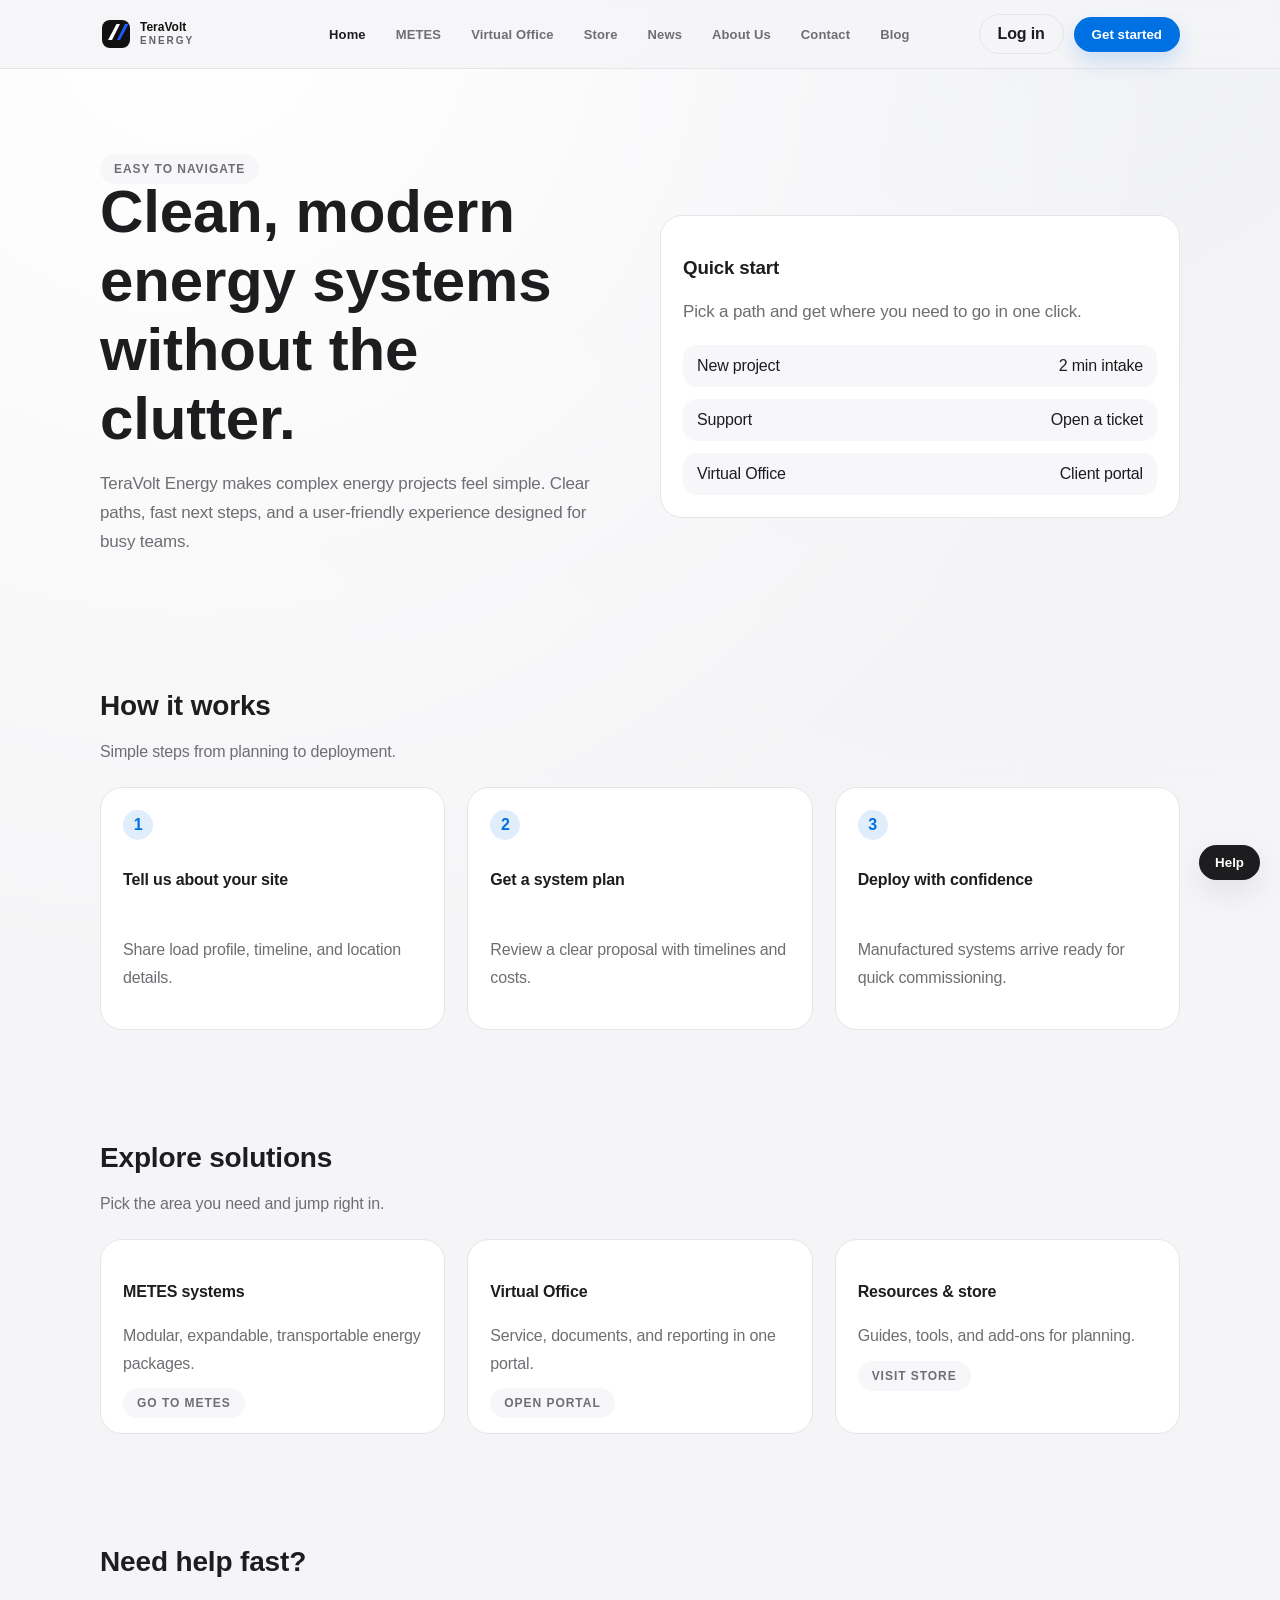
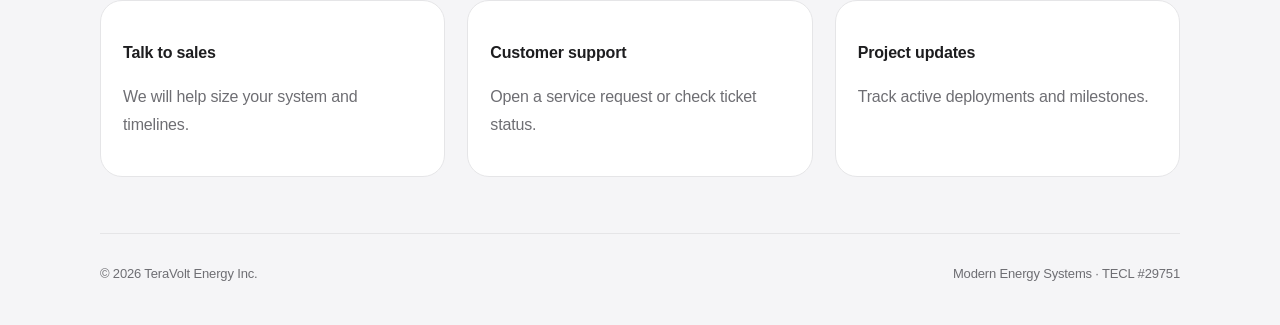
==== index.html @ 66023e14 "Initial commit: Teravolt Energy website Co-Authored-By: Claude Opus 4.5 <noreply@anthropic.com>" ====
<!DOCTYPE html>
<html lang="en">
  <head>
    <meta charset="utf-8" />
    <meta name="viewport" content="width=device-width, initial-scale=1" />
    <title>TeraVolt Energy | Home</title>
    <link rel="stylesheet" href="styles.css" />
  </head>
  <body>
    <header class="header">
      <div class="container header-inner">
        <a class="logo" href="index.html" aria-label="TeraVolt Energy home">
          <img src="logo.svg" alt="TeraVolt Energy logo" width="160" height="40" />
        </a>
        <nav class="nav" id="mainNav">
          <a class="active" href="index.html">Home</a>
          <a href="metes.html">METES</a>
          <a href="virtual-office.html">Virtual Office</a>
          <a href="store.html">Store</a>
          <a href="news.html">News</a>
          <a href="about.html">About Us</a>
          <a href="contact.html">Contact</a>
          <a href="blog.html">Blog</a>
        </nav>
        <div class="header-actions">
          <a class="btn-secondary" href="customer-login.html">Log in</a>
          <button class="btn-primary" type="button">Get started</button>
        </div>
        <button class="menu-btn" id="menuBtn" type="button">Menu</button>
      </div>
    </header>

    <main>
      <section class="hero">
        <div class="container hero-grid">
          <div>
            <span class="pill">Easy to navigate</span>
            <h1>Clean, modern energy systems without the clutter.</h1>
            <p>
              TeraVolt Energy makes complex energy projects feel simple. Clear paths, fast next
              steps, and a user-friendly experience designed for busy teams.
            </p>
          </div>
          <div class="card">
            <h3>Quick start</h3>
            <p>Pick a path and get where you need to go in one click.</p>
            <div class="list">
              <a class="list-item" href="contact.html"><span>New project</span><span>2 min intake</span></a>
              <a class="list-item" href="contact.html"><span>Support</span><span>Open a ticket</span></a>
              <a class="list-item" href="virtual-office.html"><span>Virtual Office</span><span>Client portal</span></a>
            </div>
          </div>
        </div>
      </section>

      <section class="section">
        <div class="container">
          <h2>How it works</h2>
          <p>Simple steps from planning to deployment.</p>
          <div class="grid-3">
            <div class="card step">
              <span>1</span>
              <h4>Tell us about your site</h4>
              <p>Share load profile, timeline, and location details.</p>
            </div>
            <div class="card step">
              <span>2</span>
              <h4>Get a system plan</h4>
              <p>Review a clear proposal with timelines and costs.</p>
            </div>
            <div class="card step">
              <span>3</span>
              <h4>Deploy with confidence</h4>
              <p>Manufactured systems arrive ready for quick commissioning.</p>
            </div>
          </div>
        </div>
      </section>

      <section class="section">
        <div class="container">
          <h2>Explore solutions</h2>
          <p>Pick the area you need and jump right in.</p>
          <div class="grid-3">
            <div class="card">
              <h4>METES systems</h4>
              <p>Modular, expandable, transportable energy packages.</p>
              <a href="metes.html" class="pill">Go to METES</a>
            </div>
            <div class="card">
              <h4>Virtual Office</h4>
              <p>Service, documents, and reporting in one portal.</p>
              <a href="virtual-office.html" class="pill">Open portal</a>
            </div>
            <div class="card">
              <h4>Resources & store</h4>
              <p>Guides, tools, and add-ons for planning.</p>
              <a href="store.html" class="pill">Visit store</a>
            </div>
          </div>
        </div>
      </section>

      <section class="section">
        <div class="container">
          <h2>Need help fast?</h2>
          <div class="grid-3">
            <a class="card" href="contact.html">
              <h4>Talk to sales</h4>
              <p>We will help size your system and timelines.</p>
            </a>
            <a class="card" href="contact.html">
              <h4>Customer support</h4>
              <p>Open a service request or check ticket status.</p>
            </a>
            <a class="card" href="news.html">
              <h4>Project updates</h4>
              <p>Track active deployments and milestones.</p>
            </a>
          </div>
        </div>
      </section>
    </main>

    <footer class="footer container">
      <span>© 2026 TeraVolt Energy Inc.</span>
      <span>Modern Energy Systems · TECL #29751</span>
    </footer>

    <button class="help-fab" type="button">Help</button>
    <script src="site.js"></script>
  </body>
</html>
---- styles.css ----
:root {
  --bg: #f5f5f7;
  --surface: #ffffff;
  --surface-2: #f7f7f9;
  --text: #1d1d1f;
  --muted: #6e6e73;
  --accent: #0071e3;
  --accent-2: #0060d1;
  --line: #e5e5e7;
  --shadow: 0 12px 30px rgba(0, 0, 0, 0.08);
}

* {
  box-sizing: border-box;
}

html {
  scroll-behavior: smooth;
}

body {
  margin: 0;
  font-family: "Avenir Next", "Avenir", "Helvetica Neue", "Segoe UI", sans-serif;
  color: var(--text);
  background: radial-gradient(circle at 15% 0%, #ffffff, transparent 45%),
    radial-gradient(circle at 85% 0%, #f1f2f5, transparent 45%),
    var(--bg);
  min-height: 100vh;
  letter-spacing: -0.01em;
}

a {
  color: inherit;
  text-decoration: none;
}

img {
  max-width: 100%;
  display: block;
}

.container {
  width: min(1080px, 92vw);
  margin: 0 auto;
}

.header {
  position: sticky;
  top: 0;
  background: rgba(245, 245, 247, 0.85);
  backdrop-filter: blur(16px);
  border-bottom: 1px solid var(--line);
  z-index: 10;
}

.header-inner {
  display: flex;
  align-items: center;
  justify-content: space-between;
  padding: 14px 0;
  gap: 16px;
}

.logo {
  display: inline-flex;
  align-items: center;
  gap: 10px;
}

.nav {
  display: flex;
  gap: 10px;
  align-items: center;
  flex-wrap: wrap;
  font-size: 13px;
  letter-spacing: 0.01em;
}

.nav a {
  padding: 6px 10px;
  border-radius: 999px;
  color: var(--muted);
  font-weight: 600;
  transition: color 0.2s ease, background 0.2s ease;
}

.nav a.active,
.nav a:hover {
  color: var(--text);
  background: var(--surface-2);
}

.header-actions {
  display: flex;
  gap: 10px;
  align-items: center;
}

.btn-primary,
.btn-secondary {
  border: none;
  border-radius: 999px;
  padding: 10px 18px;
  font-weight: 600;
  cursor: pointer;
  display: inline-flex;
  align-items: center;
  justify-content: center;
  text-decoration: none;
  transition: transform 0.2s ease, box-shadow 0.2s ease, background 0.2s ease;
}

.btn-primary {
  background: var(--accent);
  color: #ffffff;
  box-shadow: 0 10px 20px rgba(0, 113, 227, 0.18);
}

.btn-primary:hover {
  background: var(--accent-2);
  transform: translateY(-1px);
}

.btn-secondary {
  background: transparent;
  color: var(--text);
  border: 1px solid var(--line);
}

.btn-secondary:hover {
  background: var(--surface-2);
}

.menu-btn {
  display: none;
  border: 1px solid var(--line);
  background: #ffffff;
  padding: 8px 12px;
  border-radius: 10px;
  cursor: pointer;
  font-weight: 600;
}

.hero {
  padding: 90px 0 60px;
}

.hero-grid {
  display: grid;
  grid-template-columns: repeat(auto-fit, minmax(260px, 1fr));
  gap: 40px;
  align-items: center;
}

.hero h1 {
  font-size: clamp(36px, 5vw, 60px);
  margin: 0 0 16px;
  font-weight: 600;
}

.hero p {
  color: var(--muted);
  font-size: 17px;
  line-height: 1.7;
}

.hero-actions {
  display: flex;
  gap: 12px;
  flex-wrap: wrap;
  margin-top: 22px;
}

.quick-actions {
  display: flex;
  gap: 10px;
  flex-wrap: wrap;
  margin-top: 18px;
}

.pill {
  padding: 8px 14px;
  border-radius: 999px;
  background: var(--surface-2);
  color: var(--muted);
  font-size: 12px;
  font-weight: 600;
  text-transform: uppercase;
  letter-spacing: 0.08em;
}

.card {
  background: var(--surface);
  border: 1px solid var(--line);
  border-radius: 22px;
  padding: 22px;
  transition: transform 0.2s ease, box-shadow 0.2s ease;
}

.card:hover {
  transform: translateY(-2px);
  box-shadow: var(--shadow);
}

.card img {
  border-radius: 16px;
  border: 1px solid var(--line);
}

.section {
  padding: 56px 0;
}

.section h2 {
  margin: 0 0 12px;
  font-size: 28px;
  font-weight: 600;
}

.section p {
  color: var(--muted);
  line-height: 1.7;
}

.grid-3 {
  display: grid;
  grid-template-columns: repeat(auto-fit, minmax(220px, 1fr));
  gap: 22px;
  margin-top: 22px;
}

.step {
  display: grid;
  gap: 10px;
}

.step span {
  display: inline-flex;
  width: 30px;
  height: 30px;
  border-radius: 50%;
  background: rgba(0, 113, 227, 0.12);
  color: var(--accent);
  align-items: center;
  justify-content: center;
  font-weight: 700;
}

.list {
  display: grid;
  gap: 12px;
  margin-top: 18px;
}

.list-item {
  display: flex;
  align-items: center;
  justify-content: space-between;
  gap: 12px;
  padding: 12px 14px;
  border-radius: 14px;
  background: var(--surface-2);
}

.form {
  display: grid;
  gap: 12px;
}

.form input,
.form textarea {
  padding: 12px 14px;
  border-radius: 14px;
  border: 1px solid var(--line);
  background: #ffffff;
  font: inherit;
  transition: border 0.2s ease, box-shadow 0.2s ease;
}

.form input:focus,
.form textarea:focus {
  outline: none;
  border-color: rgba(0, 113, 227, 0.6);
  box-shadow: 0 0 0 3px rgba(0, 113, 227, 0.12);
}

.footer {
  padding: 32px 0 44px;
  border-top: 1px solid var(--line);
  color: var(--muted);
  display: flex;
  gap: 14px;
  flex-wrap: wrap;
  justify-content: space-between;
  font-size: 13px;
}

.help-fab {
  position: fixed;
  right: 20px;
  bottom: 20px;
  border: none;
  border-radius: 999px;
  padding: 10px 16px;
  background: var(--text);
  color: #ffffff;
  font-weight: 600;
  cursor: pointer;
  box-shadow: var(--shadow);
}

@keyframes fade-up {
  from {
    opacity: 0;
    transform: translateY(12px);
  }
  to {
    opacity: 1;
    transform: translateY(0);
  }
}

.hero,
.section,
.card {
  animation: fade-up 700ms ease both;
}

@media (prefers-reduced-motion: reduce) {
  .hero,
  .section,
  .card {
    animation: none;
  }
}

@media (max-width: 980px) {
  .nav {
    position: absolute;
    top: 64px;
    right: 0;
    left: 0;
    padding: 16px;
    background: #ffffff;
    border-bottom: 1px solid var(--line);
    display: none;
    flex-direction: column;
    align-items: flex-start;
  }

  .nav.open {
    display: flex;
  }

  .menu-btn {
    display: inline-flex;
  }

  .header-actions {
    display: none;
  }

  .help-fab {
    right: 12px;
    bottom: 12px;
  }
}
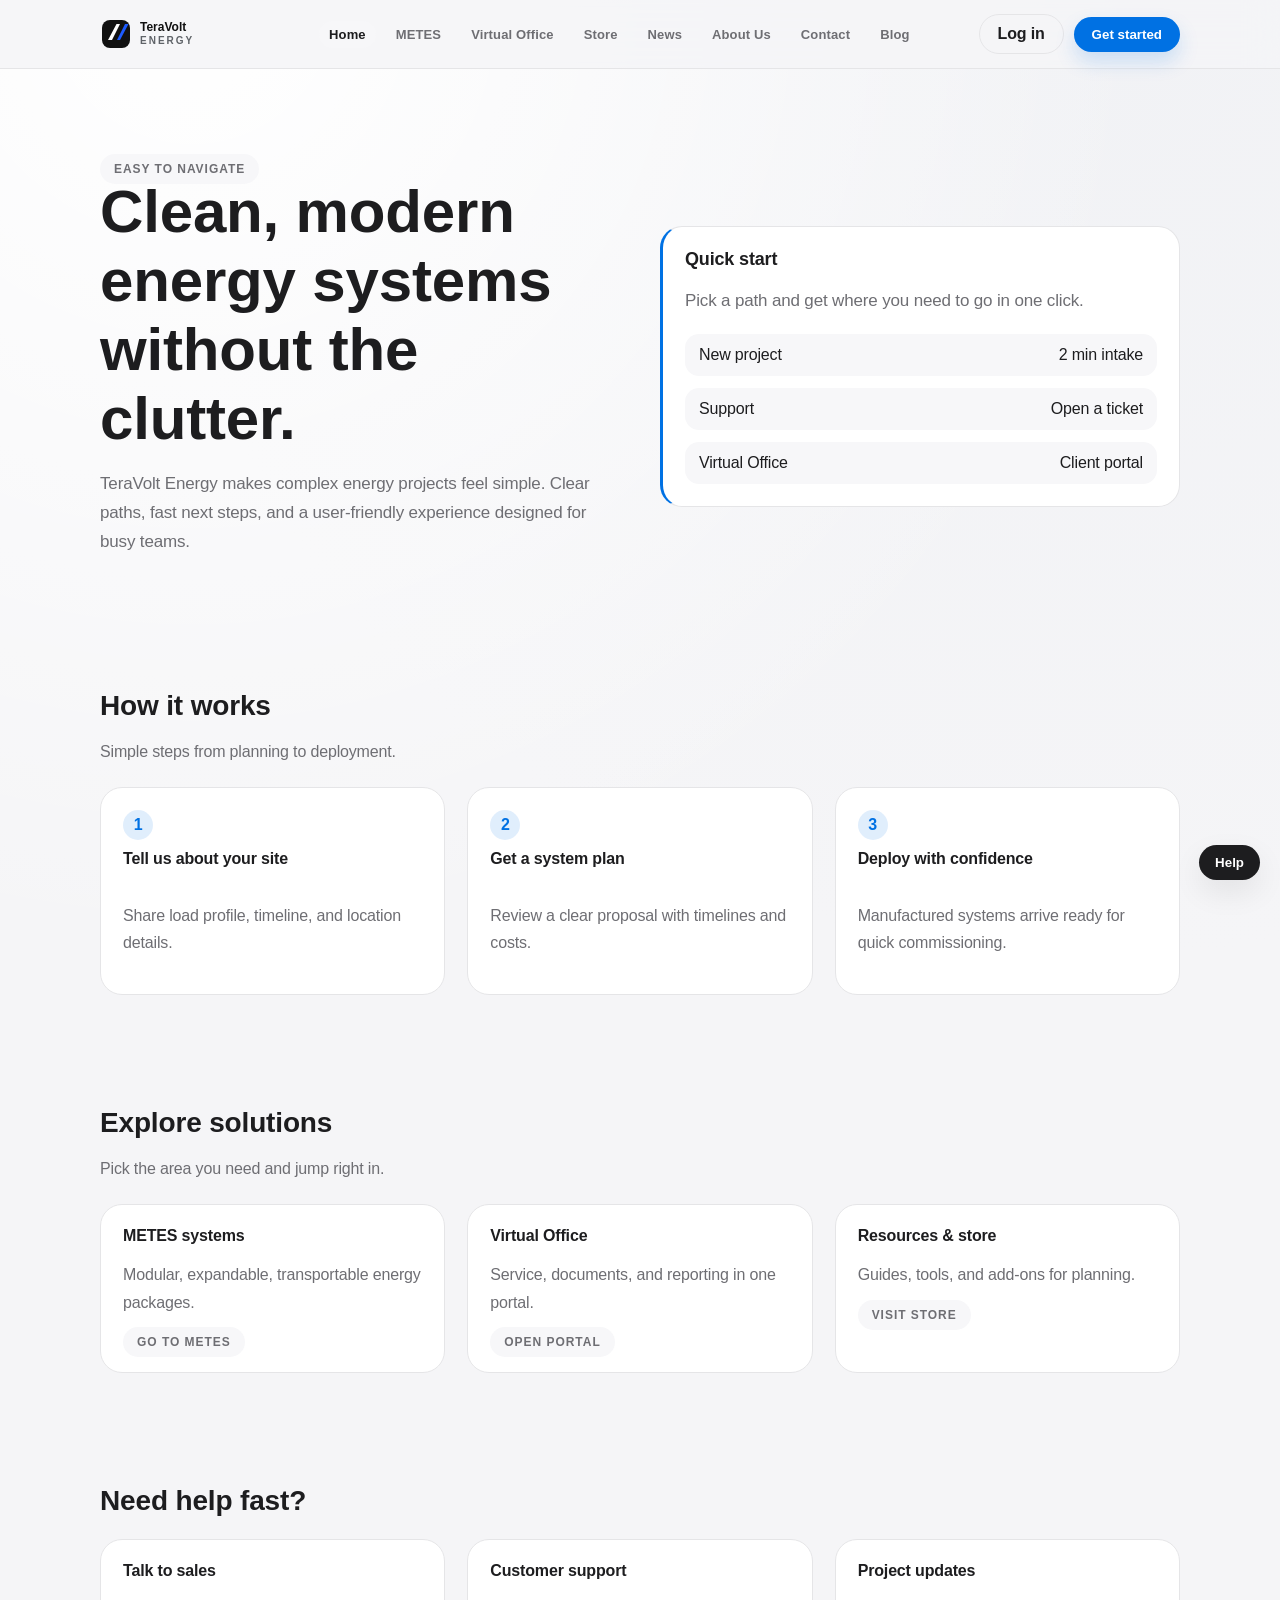
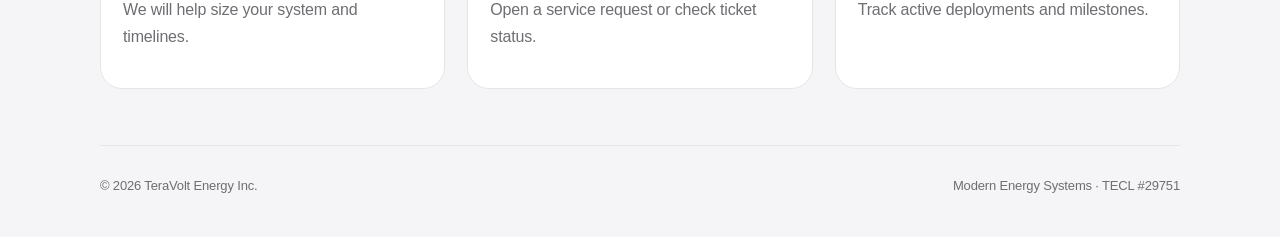
==== commit d2d3f724: "Accessibility and UX improvements from review feedback - Remove target="_blank" from external links " ====
--- a/index.html
+++ b/index.html
@@ -41,8 +41,8 @@
               steps, and a user-friendly experience designed for busy teams.
             </p>
           </div>
-          <div class="card">
-            <h3>Quick start</h3>
+          <div class="card card-interactive">
+            <h2>Quick start</h2>
             <p>Pick a path and get where you need to go in one click.</p>
             <div class="list">
               <a class="list-item" href="contact.html"><span>New project</span><span>2 min intake</span></a>
@@ -60,17 +60,17 @@
           <div class="grid-3">
             <div class="card step">
               <span>1</span>
-              <h4>Tell us about your site</h4>
+              <h3>Tell us about your site</h3>
               <p>Share load profile, timeline, and location details.</p>
             </div>
             <div class="card step">
               <span>2</span>
-              <h4>Get a system plan</h4>
+              <h3>Get a system plan</h3>
               <p>Review a clear proposal with timelines and costs.</p>
             </div>
             <div class="card step">
               <span>3</span>
-              <h4>Deploy with confidence</h4>
+              <h3>Deploy with confidence</h3>
               <p>Manufactured systems arrive ready for quick commissioning.</p>
             </div>
           </div>
@@ -83,17 +83,17 @@
           <p>Pick the area you need and jump right in.</p>
           <div class="grid-3">
             <div class="card">
-              <h4>METES systems</h4>
+              <h3>METES systems</h3>
               <p>Modular, expandable, transportable energy packages.</p>
               <a href="metes.html" class="pill">Go to METES</a>
             </div>
             <div class="card">
-              <h4>Virtual Office</h4>
+              <h3>Virtual Office</h3>
               <p>Service, documents, and reporting in one portal.</p>
               <a href="virtual-office.html" class="pill">Open portal</a>
             </div>
             <div class="card">
-              <h4>Resources & store</h4>
+              <h3>Resources & store</h3>
               <p>Guides, tools, and add-ons for planning.</p>
               <a href="store.html" class="pill">Visit store</a>
             </div>
@@ -106,15 +106,15 @@
           <h2>Need help fast?</h2>
           <div class="grid-3">
             <a class="card" href="contact.html">
-              <h4>Talk to sales</h4>
+              <h3>Talk to sales</h3>
               <p>We will help size your system and timelines.</p>
             </a>
             <a class="card" href="contact.html">
-              <h4>Customer support</h4>
+              <h3>Customer support</h3>
               <p>Open a service request or check ticket status.</p>
             </a>
             <a class="card" href="news.html">
-              <h4>Project updates</h4>
+              <h3>Project updates</h3>
               <p>Track active deployments and milestones.</p>
             </a>
           </div>
--- a/styles.css
+++ b/styles.css
@@ -119,6 +119,7 @@
 .btn-primary:hover {
   background: var(--accent-2);
   transform: translateY(-1px);
+  text-decoration: underline;
 }
 
 .btn-secondary {
@@ -129,6 +130,7 @@
 
 .btn-secondary:hover {
   background: var(--surface-2);
+  text-decoration: underline;
 }
 
 .menu-btn {
@@ -189,17 +191,46 @@
   letter-spacing: 0.08em;
 }
 
+a.pill:hover {
+  text-decoration: underline;
+}
+
 .card {
   background: var(--surface);
   border: 1px solid var(--line);
   border-radius: 22px;
   padding: 22px;
+}
+
+a.card {
+  display: block;
   transition: transform 0.2s ease, box-shadow 0.2s ease;
 }
 
-.card:hover {
+a.card:hover {
   transform: translateY(-2px);
   box-shadow: var(--shadow);
+  text-decoration: underline;
+}
+
+.card-interactive {
+  border-left: 3px solid var(--accent);
+}
+
+.card-interactive .list-item:hover {
+  background: var(--line);
+}
+
+.card h2 {
+  font-size: 18px;
+  margin: 0 0 8px;
+  font-weight: 600;
+}
+
+.card h3 {
+  font-size: 16px;
+  margin: 0 0 8px;
+  font-weight: 600;
 }
 
 .card img {
@@ -307,6 +338,10 @@
   font-weight: 600;
   cursor: pointer;
   box-shadow: var(--shadow);
+}
+
+.help-fab:hover {
+  text-decoration: underline;
 }
 
 @keyframes fade-up {
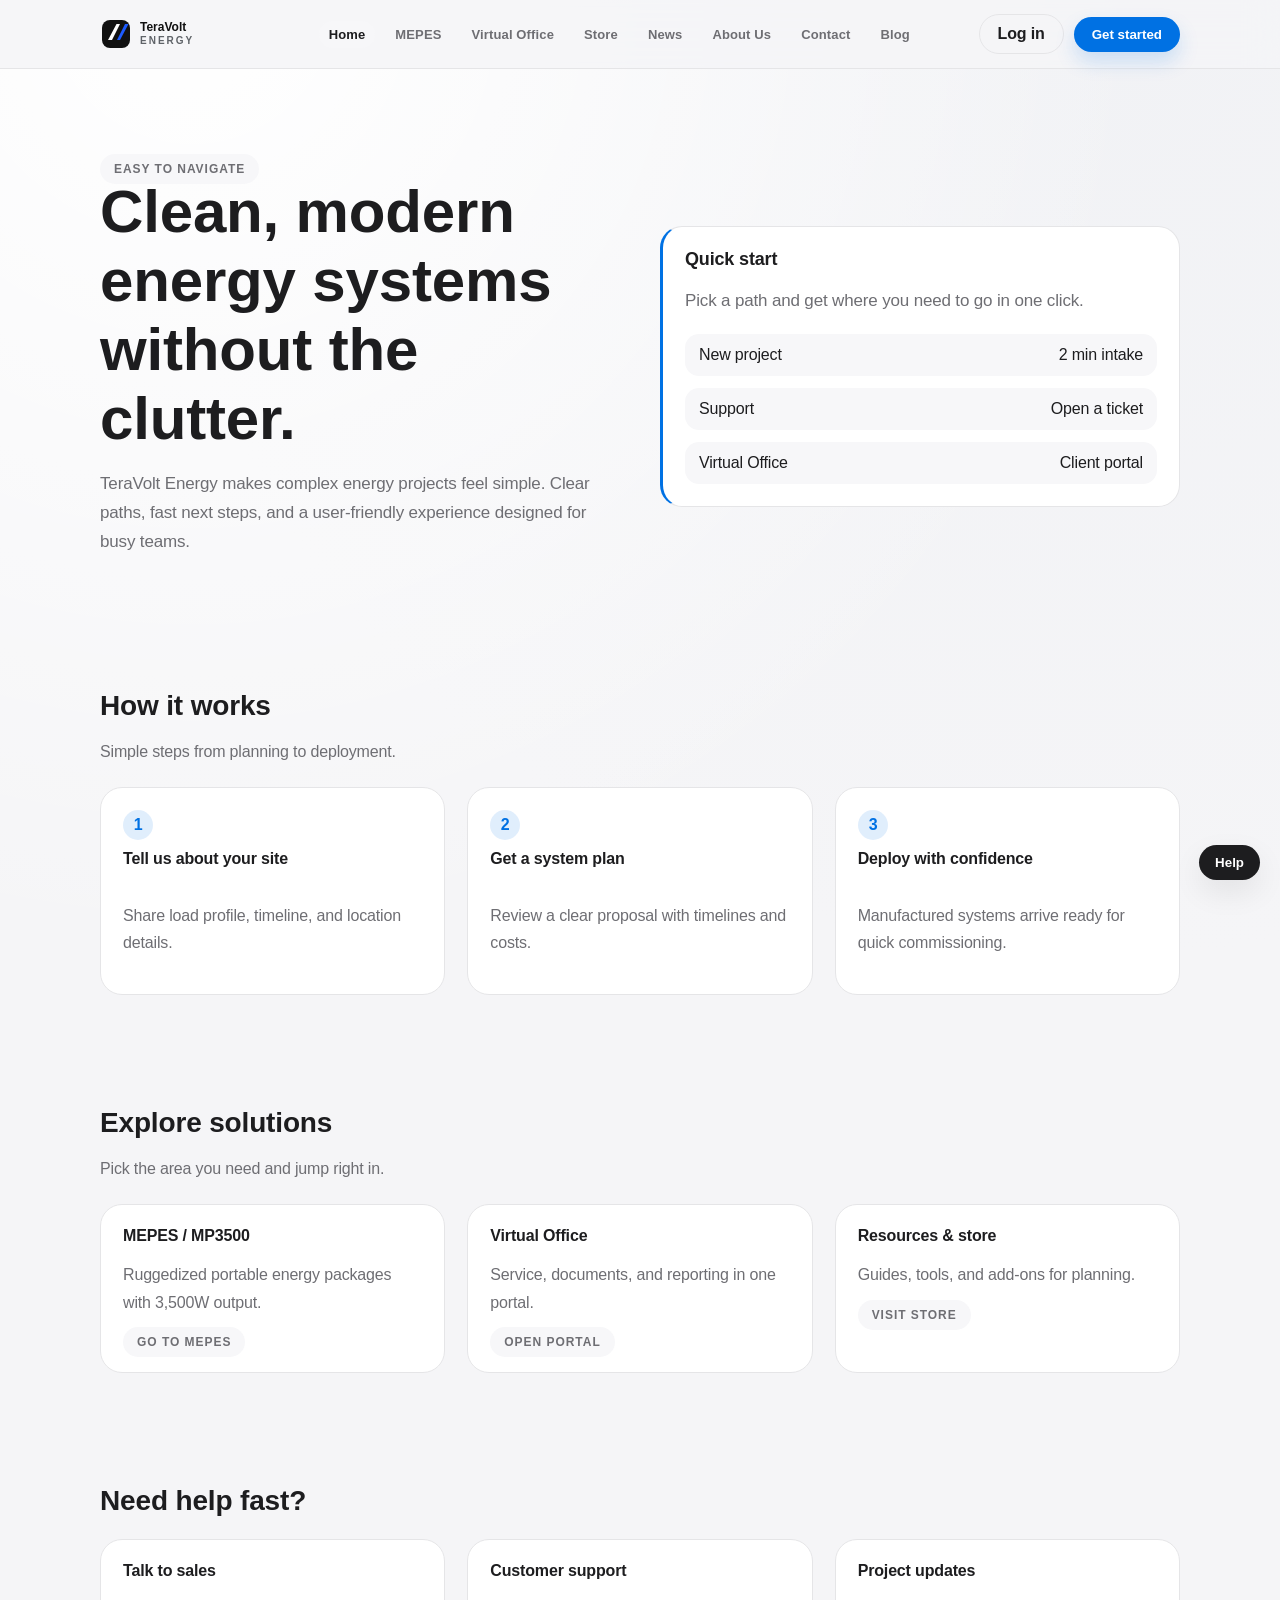
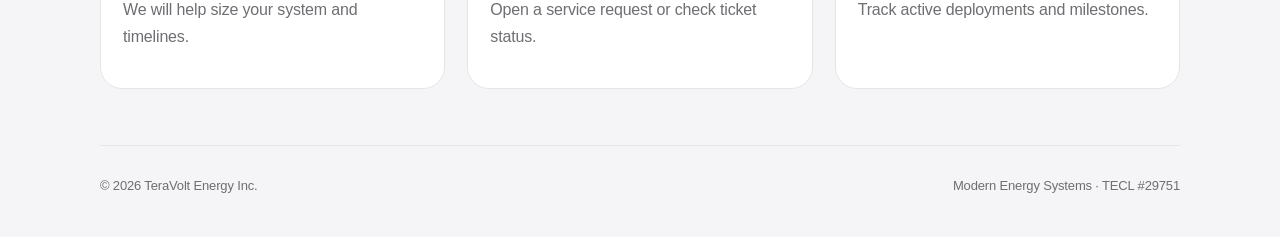
==== commit b223d52b: "Rebrand METES to MEPES/MP3500 across entire site - Replace metes.html with new mepes.html featuring " ====
--- a/index.html
+++ b/index.html
@@ -3,7 +3,13 @@
   <head>
     <meta charset="utf-8" />
     <meta name="viewport" content="width=device-width, initial-scale=1" />
-    <title>TeraVolt Energy | Home</title>
+    <title>TeraVolt Energy | Modular Solar &amp; Energy Storage Systems in Texas</title>
+    <meta name="description" content="TeraVolt Energy designs and manufactures ruggedized portable energy systems including the MEPES MP3500 for commercial and off-grid applications. Based in New Braunfels, Texas." />
+    <link rel="canonical" href="https://kirklinnick.github.io/teravolt-energy-website/index.html" />
+    <meta property="og:title" content="TeraVolt Energy | Modular Solar & Energy Storage Systems" />
+    <meta property="og:description" content="Clean, modern energy systems without the clutter. Modular, expandable, and transportable solar and battery storage for commercial and off-grid use." />
+    <meta property="og:type" content="website" />
+    <meta property="og:url" content="https://kirklinnick.github.io/teravolt-energy-website/index.html" />
     <link rel="stylesheet" href="styles.css" />
   </head>
   <body>
@@ -14,7 +20,7 @@
         </a>
         <nav class="nav" id="mainNav">
           <a class="active" href="index.html">Home</a>
-          <a href="metes.html">METES</a>
+          <a href="mepes.html">MEPES</a>
           <a href="virtual-office.html">Virtual Office</a>
           <a href="store.html">Store</a>
           <a href="news.html">News</a>
@@ -83,9 +89,9 @@
           <p>Pick the area you need and jump right in.</p>
           <div class="grid-3">
             <div class="card">
-              <h3>METES systems</h3>
-              <p>Modular, expandable, transportable energy packages.</p>
-              <a href="metes.html" class="pill">Go to METES</a>
+              <h3>MEPES / MP3500</h3>
+              <p>Ruggedized portable energy packages with 3,500W output.</p>
+              <a href="mepes.html" class="pill">Go to MEPES</a>
             </div>
             <div class="card">
               <h3>Virtual Office</h3>
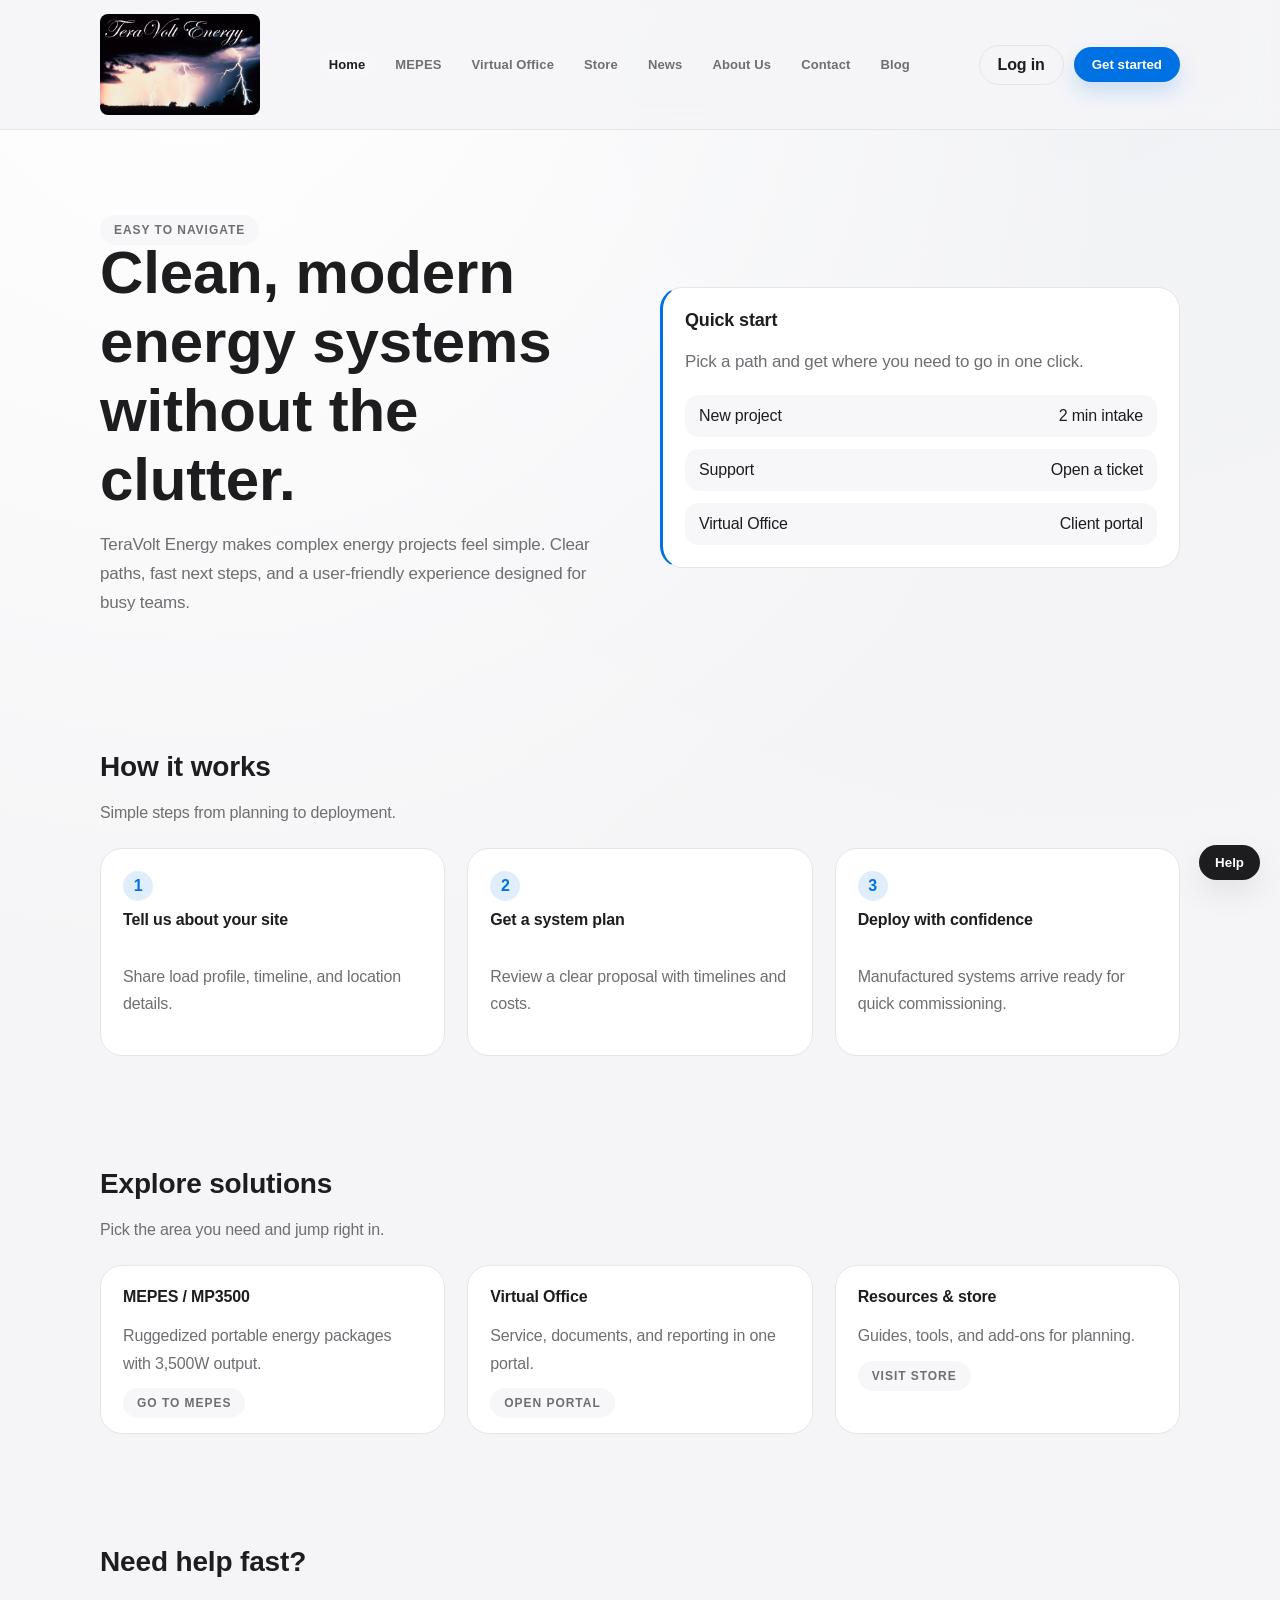
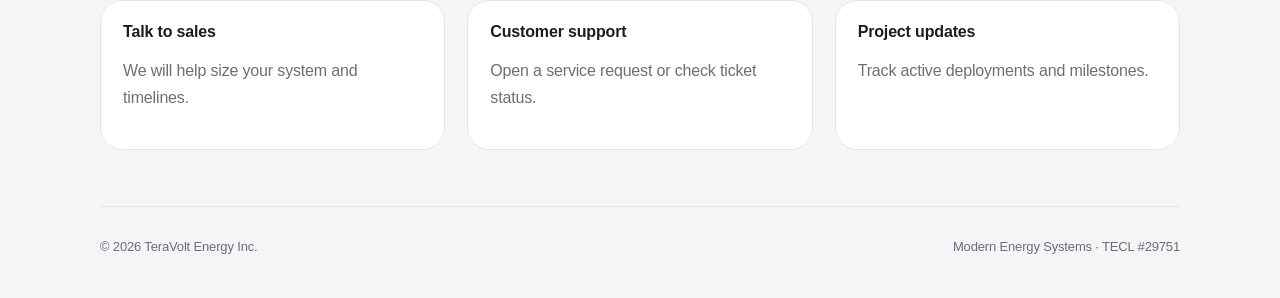
==== commit 8ba935ef: "Add TVNRG logo to site header across all pages Converted BMP to PNG for web use and updated all 10 p" ====
--- a/index.html
+++ b/index.html
@@ -16,7 +16,7 @@
     <header class="header">
       <div class="container header-inner">
         <a class="logo" href="index.html" aria-label="TeraVolt Energy home">
-          <img src="logo.svg" alt="TeraVolt Energy logo" width="160" height="40" />
+          <img src="assets/TVNRG-LOGO.png" alt="TeraVolt Energy logo" width="160" height="101" />
         </a>
         <nav class="nav" id="mainNav">
           <a class="active" href="index.html">Home</a>
--- a/styles.css
+++ b/styles.css
@@ -65,6 +65,10 @@
   display: inline-flex;
   align-items: center;
   gap: 10px;
+}
+
+.logo img {
+  border-radius: 8px;
 }
 
 .nav {
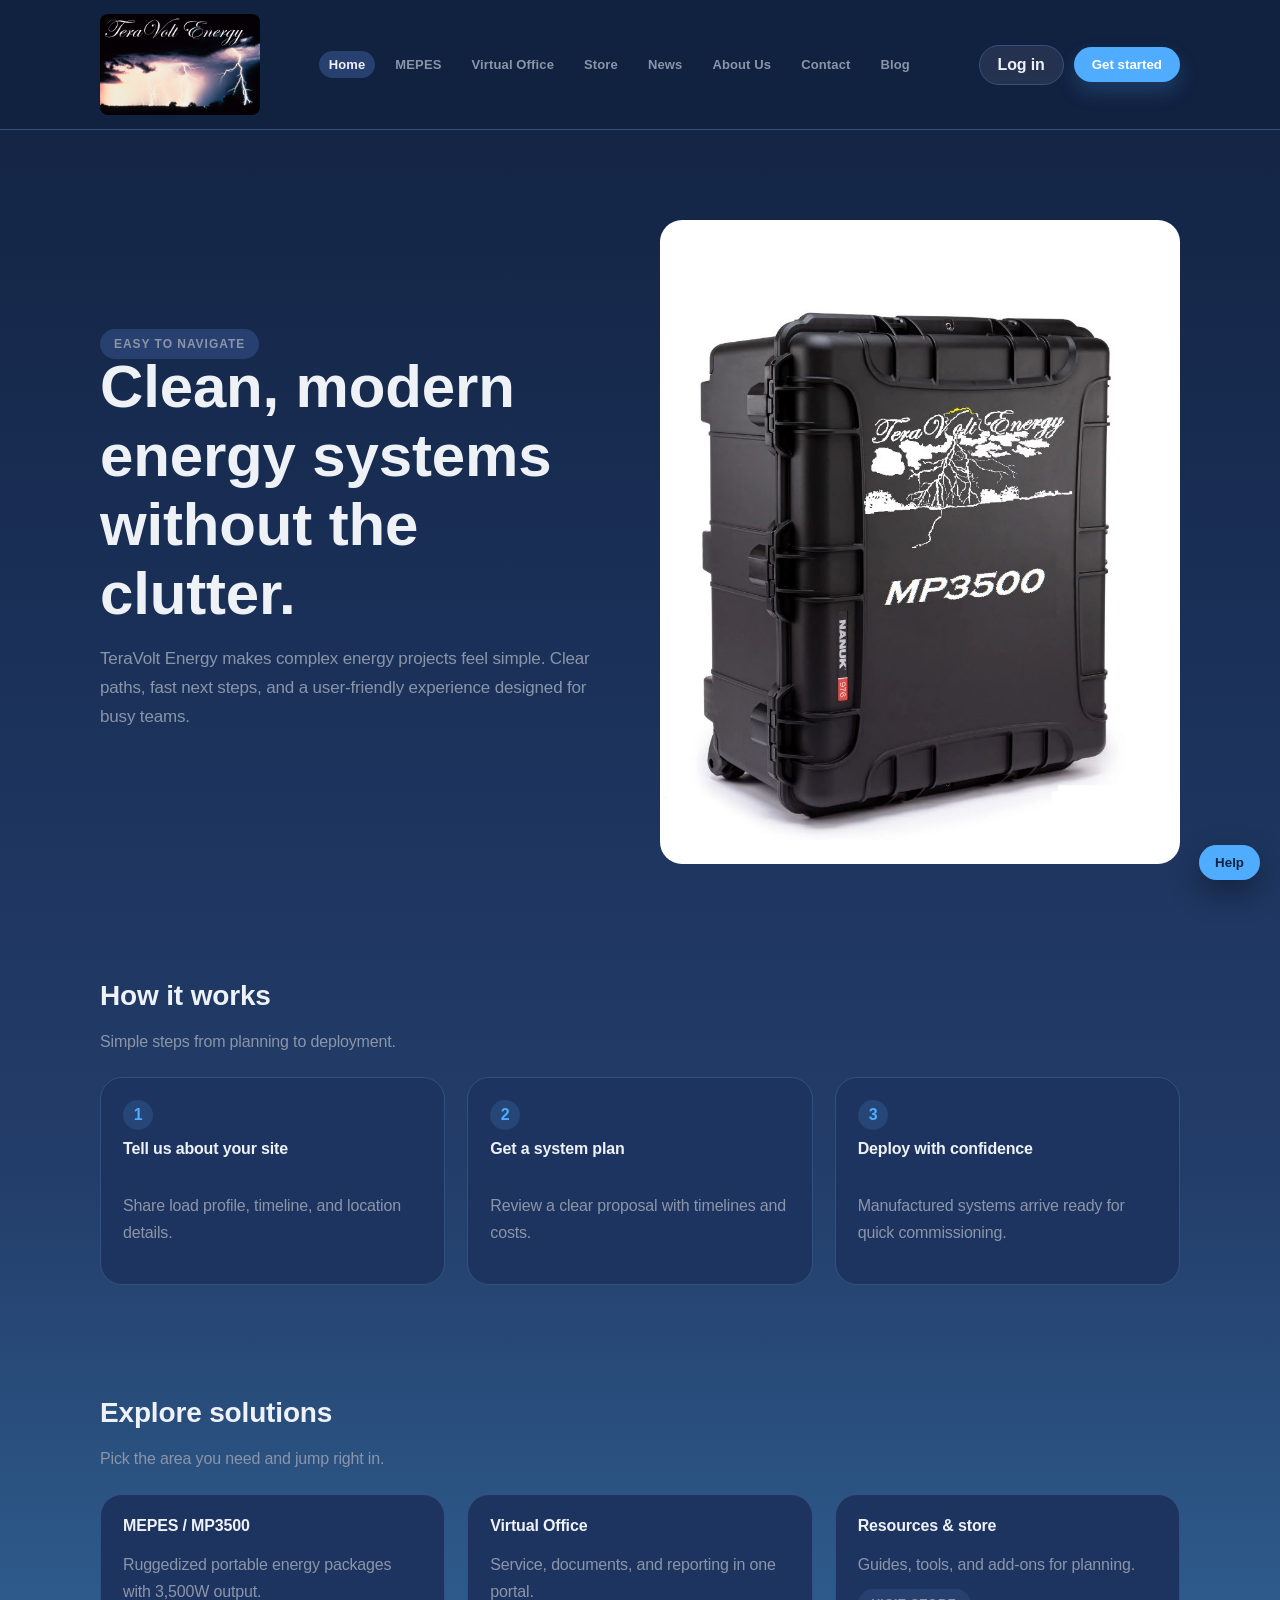
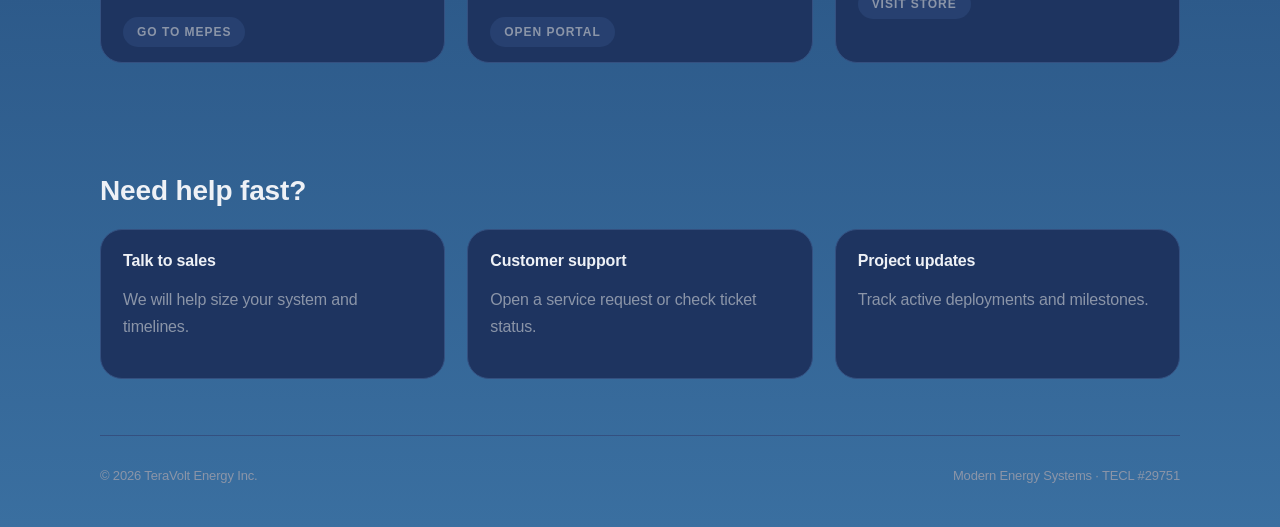
==== commit 4790e4d2: "Add MP3500 product images from spec sheet PDF Extracted images from the MEPES 3500 spec sheet: - Cas" ====
--- a/index.html
+++ b/index.html
@@ -47,14 +47,8 @@
               steps, and a user-friendly experience designed for busy teams.
             </p>
           </div>
-          <div class="card card-interactive">
-            <h2>Quick start</h2>
-            <p>Pick a path and get where you need to go in one click.</p>
-            <div class="list">
-              <a class="list-item" href="contact.html"><span>New project</span><span>2 min intake</span></a>
-              <a class="list-item" href="contact.html"><span>Support</span><span>Open a ticket</span></a>
-              <a class="list-item" href="virtual-office.html"><span>Virtual Office</span><span>Client portal</span></a>
-            </div>
+          <div>
+            <img src="assets/mp3500-case.jpeg" alt="MEPES MP3500 ruggedized portable energy system in Nanuk waterproof case" style="border-radius: 22px; max-width: 100%;" />
           </div>
         </div>
       </section>
--- a/styles.css
+++ b/styles.css
@@ -1,13 +1,15 @@
 :root {
-  --bg: #f5f5f7;
-  --surface: #ffffff;
-  --surface-2: #f7f7f9;
-  --text: #1d1d1f;
-  --muted: #6e6e73;
-  --accent: #0071e3;
-  --accent-2: #0060d1;
-  --line: #e5e5e7;
-  --shadow: 0 12px 30px rgba(0, 0, 0, 0.08);
+  --bg: #122240;
+  --bg-mid: #1a3058;
+  --bg-light: #233d6a;
+  --surface: #1e3460;
+  --surface-2: #274070;
+  --text: #eef1f6;
+  --muted: #8b95a8;
+  --accent: #4facfe;
+  --accent-2: #38a0ff;
+  --line: #345080;
+  --shadow: 0 12px 30px rgba(0, 0, 0, 0.35);
 }
 
 * {
@@ -22,9 +24,7 @@
   margin: 0;
   font-family: "Avenir Next", "Avenir", "Helvetica Neue", "Segoe UI", sans-serif;
   color: var(--text);
-  background: radial-gradient(circle at 15% 0%, #ffffff, transparent 45%),
-    radial-gradient(circle at 85% 0%, #f1f2f5, transparent 45%),
-    var(--bg);
+  background: linear-gradient(180deg, var(--bg) 0%, var(--bg-mid) 30%, var(--bg-light) 55%, #2d5a8a 75%, #3a6fa0 100%);
   min-height: 100vh;
   letter-spacing: -0.01em;
 }
@@ -47,7 +47,7 @@
 .header {
   position: sticky;
   top: 0;
-  background: rgba(245, 245, 247, 0.85);
+  background: rgba(18, 34, 64, 0.88);
   backdrop-filter: blur(16px);
   border-bottom: 1px solid var(--line);
   z-index: 10;
@@ -117,7 +117,7 @@
 .btn-primary {
   background: var(--accent);
   color: #ffffff;
-  box-shadow: 0 10px 20px rgba(0, 113, 227, 0.18);
+  box-shadow: 0 10px 20px rgba(79, 172, 254, 0.2);
 }
 
 .btn-primary:hover {
@@ -127,20 +127,21 @@
 }
 
 .btn-secondary {
-  background: transparent;
+  background: rgba(255, 255, 255, 0.08);
   color: var(--text);
   border: 1px solid var(--line);
 }
 
 .btn-secondary:hover {
-  background: var(--surface-2);
+  background: rgba(255, 255, 255, 0.14);
   text-decoration: underline;
 }
 
 .menu-btn {
   display: none;
   border: 1px solid var(--line);
-  background: #ffffff;
+  background: var(--surface);
+  color: var(--text);
   padding: 8px 12px;
   border-radius: 10px;
   cursor: pointer;
@@ -274,7 +275,7 @@
   width: 30px;
   height: 30px;
   border-radius: 50%;
-  background: rgba(0, 113, 227, 0.12);
+  background: rgba(79, 172, 254, 0.15);
   color: var(--accent);
   align-items: center;
   justify-content: center;
@@ -307,7 +308,8 @@
   padding: 12px 14px;
   border-radius: 14px;
   border: 1px solid var(--line);
-  background: #ffffff;
+  background: var(--bg);
+  color: var(--text);
   font: inherit;
   transition: border 0.2s ease, box-shadow 0.2s ease;
 }
@@ -315,8 +317,8 @@
 .form input:focus,
 .form textarea:focus {
   outline: none;
-  border-color: rgba(0, 113, 227, 0.6);
-  box-shadow: 0 0 0 3px rgba(0, 113, 227, 0.12);
+  border-color: rgba(79, 172, 254, 0.6);
+  box-shadow: 0 0 0 3px rgba(79, 172, 254, 0.15);
 }
 
 .footer {
@@ -337,8 +339,8 @@
   border: none;
   border-radius: 999px;
   padding: 10px 16px;
-  background: var(--text);
-  color: #ffffff;
+  background: var(--accent);
+  color: #122240;
   font-weight: 600;
   cursor: pointer;
   box-shadow: var(--shadow);
@@ -380,7 +382,7 @@
     right: 0;
     left: 0;
     padding: 16px;
-    background: #ffffff;
+    background: var(--surface);
     border-bottom: 1px solid var(--line);
     display: none;
     flex-direction: column;
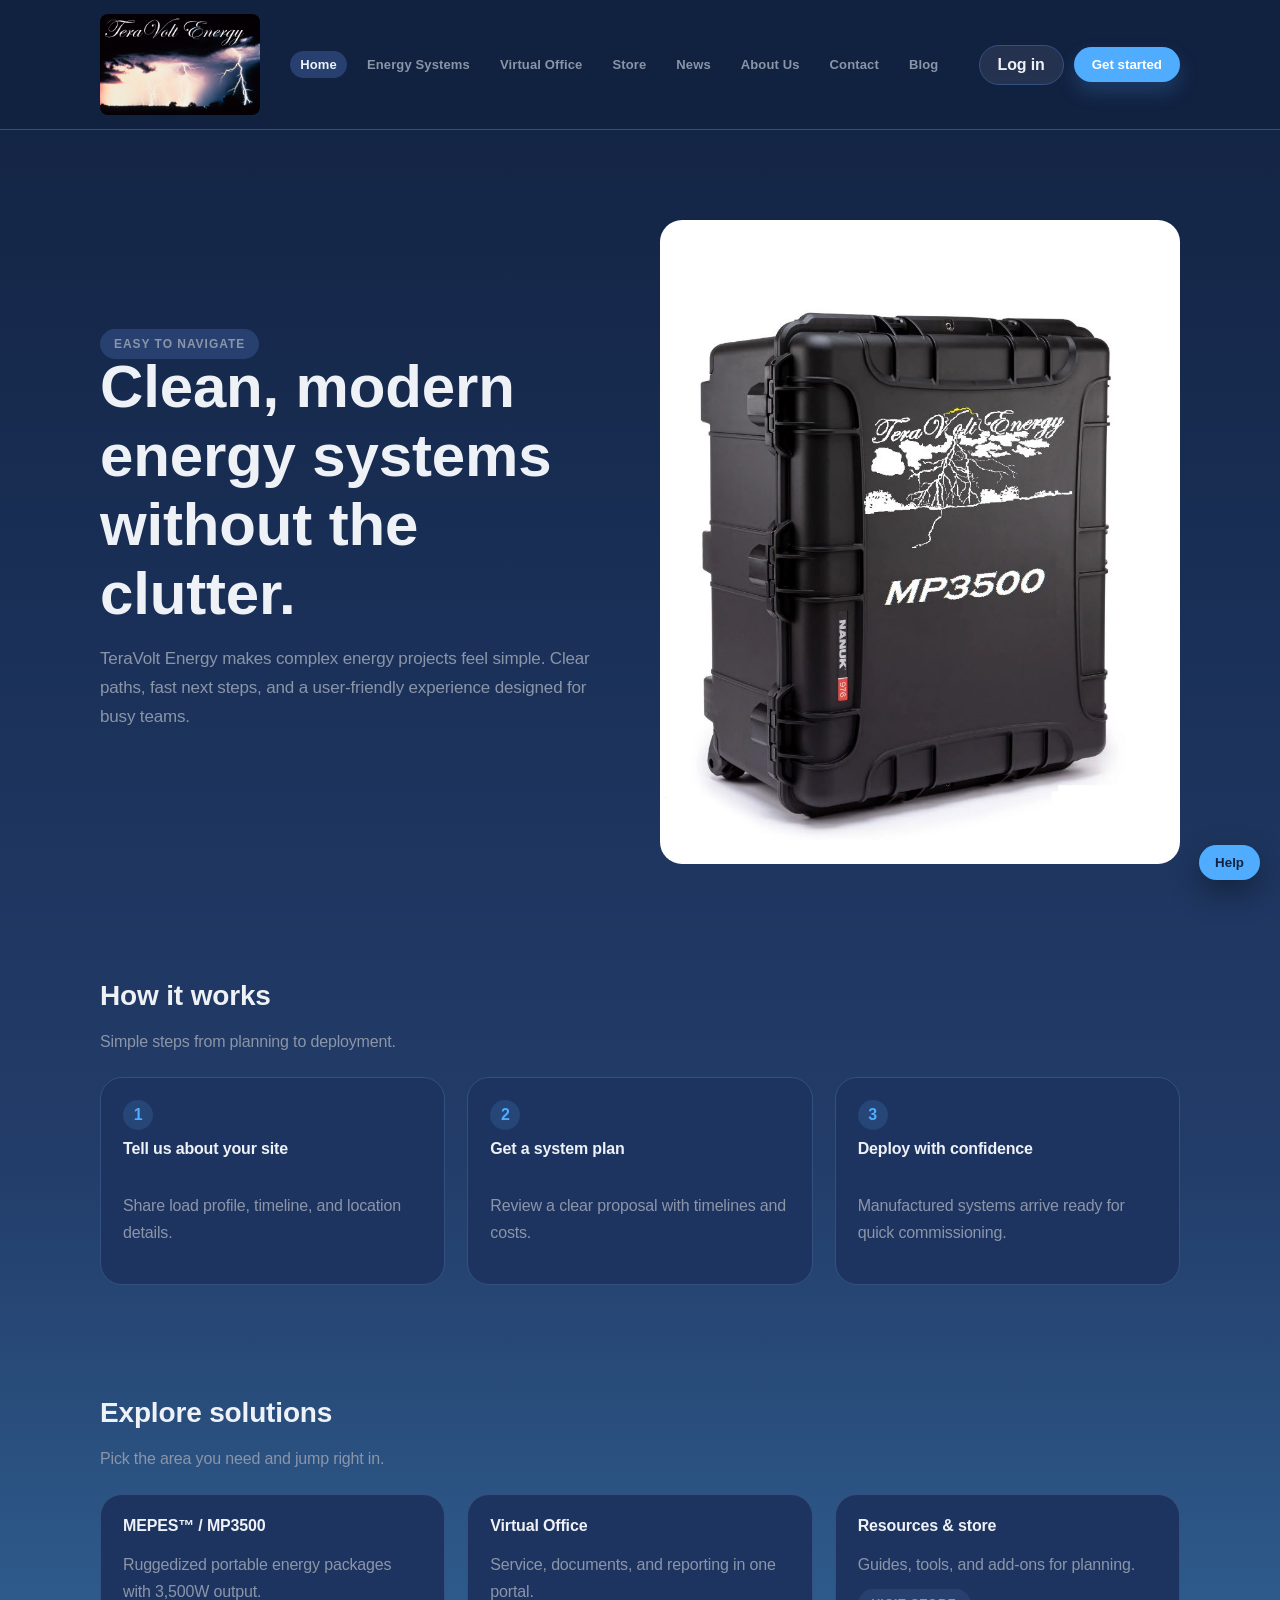
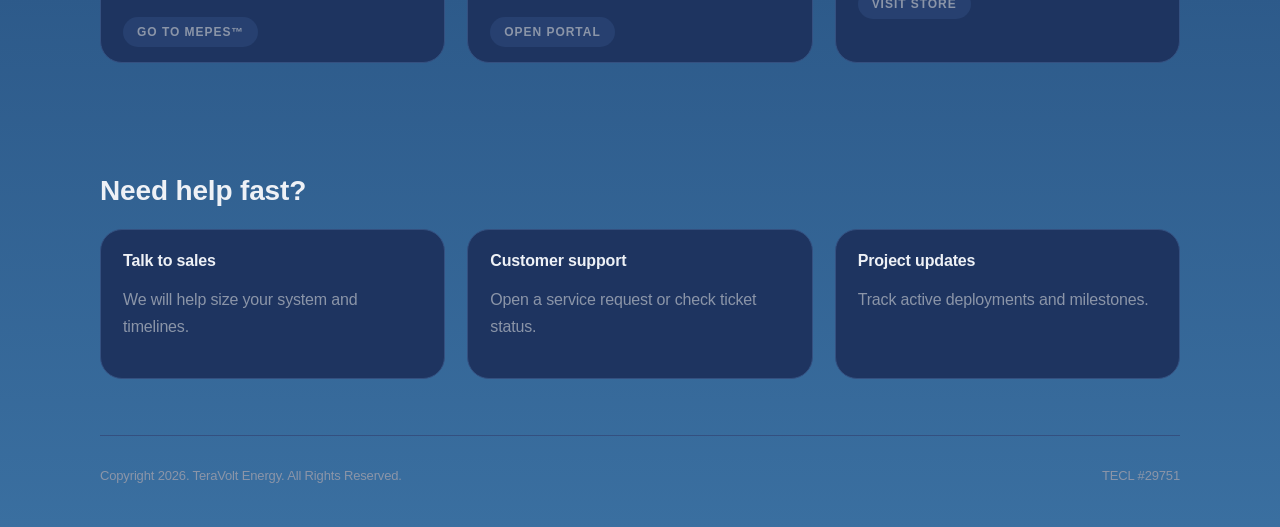
==== commit 47728320: "Add Energy Systems landing page, METES page, update nav and branding - Create energy-systems.html la" ====
--- a/index.html
+++ b/index.html
@@ -4,7 +4,7 @@
     <meta charset="utf-8" />
     <meta name="viewport" content="width=device-width, initial-scale=1" />
     <title>TeraVolt Energy | Modular Solar &amp; Energy Storage Systems in Texas</title>
-    <meta name="description" content="TeraVolt Energy designs and manufactures ruggedized portable energy systems including the MEPES MP3500 for commercial and off-grid applications. Based in New Braunfels, Texas." />
+    <meta name="description" content="TeraVolt Energy designs and manufactures ruggedized portable and transportable energy systems including the MEPES&trade; MP3500 and METES&trade; for commercial and off-grid applications. Based in New Braunfels, Texas." />
     <link rel="canonical" href="https://kirklinnick.github.io/teravolt-energy-website/index.html" />
     <meta property="og:title" content="TeraVolt Energy | Modular Solar & Energy Storage Systems" />
     <meta property="og:description" content="Clean, modern energy systems without the clutter. Modular, expandable, and transportable solar and battery storage for commercial and off-grid use." />
@@ -20,7 +20,7 @@
         </a>
         <nav class="nav" id="mainNav">
           <a class="active" href="index.html">Home</a>
-          <a href="mepes.html">MEPES</a>
+          <a href="energy-systems.html">Energy Systems</a>
           <a href="virtual-office.html">Virtual Office</a>
           <a href="store.html">Store</a>
           <a href="news.html">News</a>
@@ -83,9 +83,9 @@
           <p>Pick the area you need and jump right in.</p>
           <div class="grid-3">
             <div class="card">
-              <h3>MEPES / MP3500</h3>
+              <h3>MEPES&#8482; / MP3500</h3>
               <p>Ruggedized portable energy packages with 3,500W output.</p>
-              <a href="mepes.html" class="pill">Go to MEPES</a>
+              <a href="mepes.html" class="pill">Go to MEPES&#8482;</a>
             </div>
             <div class="card">
               <h3>Virtual Office</h3>
@@ -123,8 +123,8 @@
     </main>
 
     <footer class="footer container">
-      <span>© 2026 TeraVolt Energy Inc.</span>
-      <span>Modern Energy Systems · TECL #29751</span>
+      <span>Copyright 2026. TeraVolt Energy. All Rights Reserved.</span>
+      <span>TECL #29751</span>
     </footer>
 
     <button class="help-fab" type="button">Help</button>
